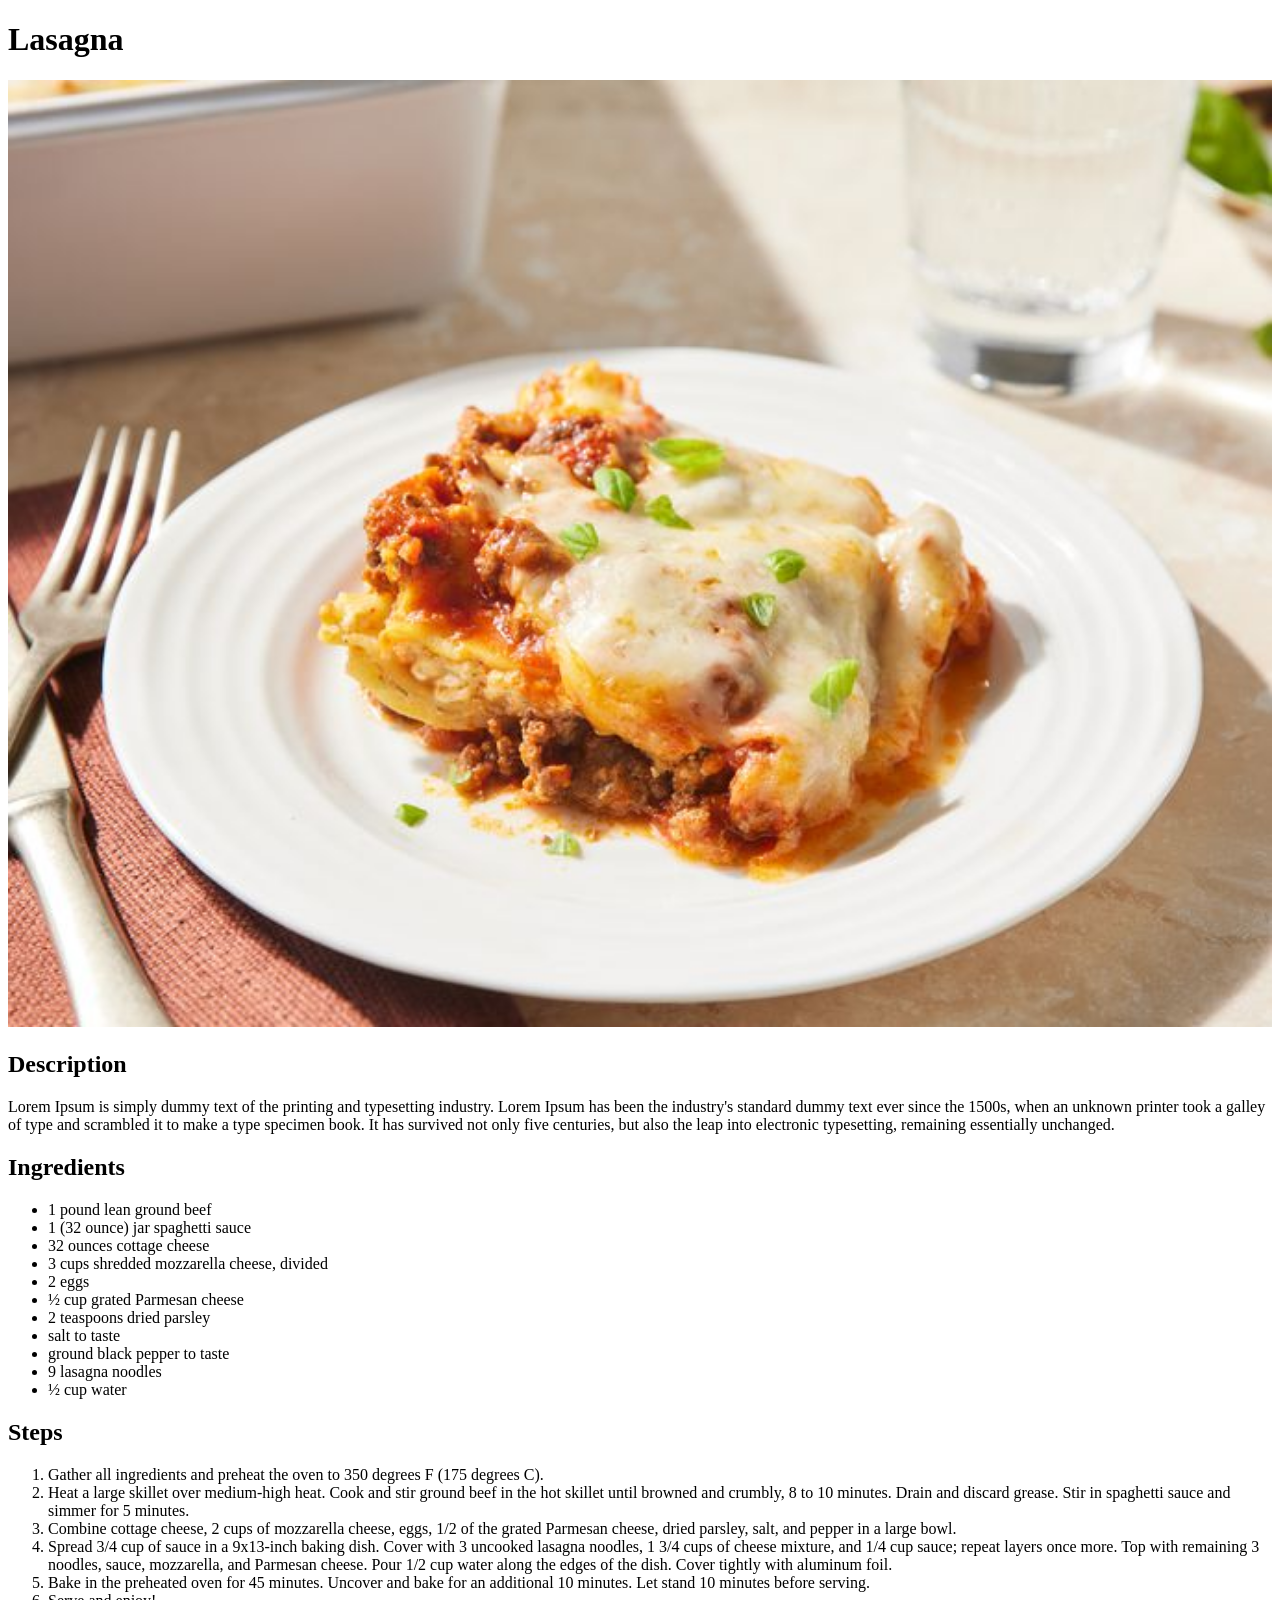
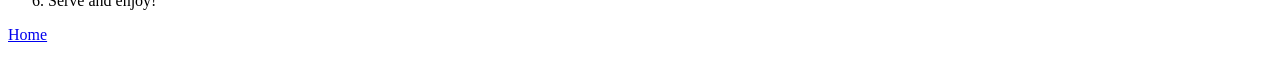
==== recipes/lasagna.html @ dae85557 "Create lasagna page to recipes with description and image." ====
<!DOCTYPE html>
<html lang="en">
<head>
    <meta charset="UTF-8">
    <meta name="viewport" content="width=device-width, initial-scale=1.0">
    <title>Document</title>
</head>
<body>
    <h1>Lasagna</h1>
    <img src="../images/lasagna.jpg" alt="Lasagna" height="100%" width="100%">
    <h2>Description</h2>
    <p>Lorem Ipsum is simply dummy text of the printing and typesetting industry. Lorem Ipsum has been the industry's standard dummy text ever since the 1500s, when an unknown printer took a galley of type and scrambled it to make a type specimen book. It has survived not only five centuries, but also the leap into electronic typesetting, remaining essentially unchanged.</p>
    <h2>Ingredients</h2>
    <ul>
        <li>1 pound lean ground beef</li>
        <li>1 (32 ounce) jar spaghetti sauce</li>
        <li>32 ounces cottage cheese</li>
        <li>3 cups shredded mozzarella cheese, divided</li>
        <li>2 eggs</li>
        <li>½ cup grated Parmesan cheese</li>
        <li>2 teaspoons dried parsley</li>
        <li>salt to taste</li>
        <li>ground black pepper to taste</li>
        <li>9 lasagna noodles</li>
        <li>½ cup water</li>
    </ul>
    <h2>Steps</h2>
    <ol>
        <li>Gather all ingredients and preheat the oven to 350 degrees F (175 degrees C).</li>
        <li>Heat a large skillet over medium-high heat. Cook and stir ground beef in the hot skillet until browned and crumbly, 8 to 10 minutes. Drain and discard grease. Stir in spaghetti sauce and simmer for 5 minutes.</li>
        <li>Combine cottage cheese, 2 cups of mozzarella cheese, eggs, 1/2 of the grated Parmesan cheese, dried parsley, salt, and pepper in a large bowl.</li>
        <li>Spread 3/4 cup of sauce in a 9x13-inch baking dish. Cover with 3 uncooked lasagna noodles, 1 3/4 cups of cheese mixture, and 1/4 cup sauce; repeat layers once more. Top with remaining 3 noodles, sauce, mozzarella, and Parmesan cheese. Pour 1/2 cup water along the edges of the dish. Cover tightly with aluminum foil.</li>
        <li> Bake in the preheated oven for 45 minutes. Uncover and bake for an additional 10 minutes. Let stand 10 minutes before serving.</li>
        <li>Serve and enjoy!</li>
    </ol>
    <p><a href="../index.html">Home</a></p>
</body>
</html>
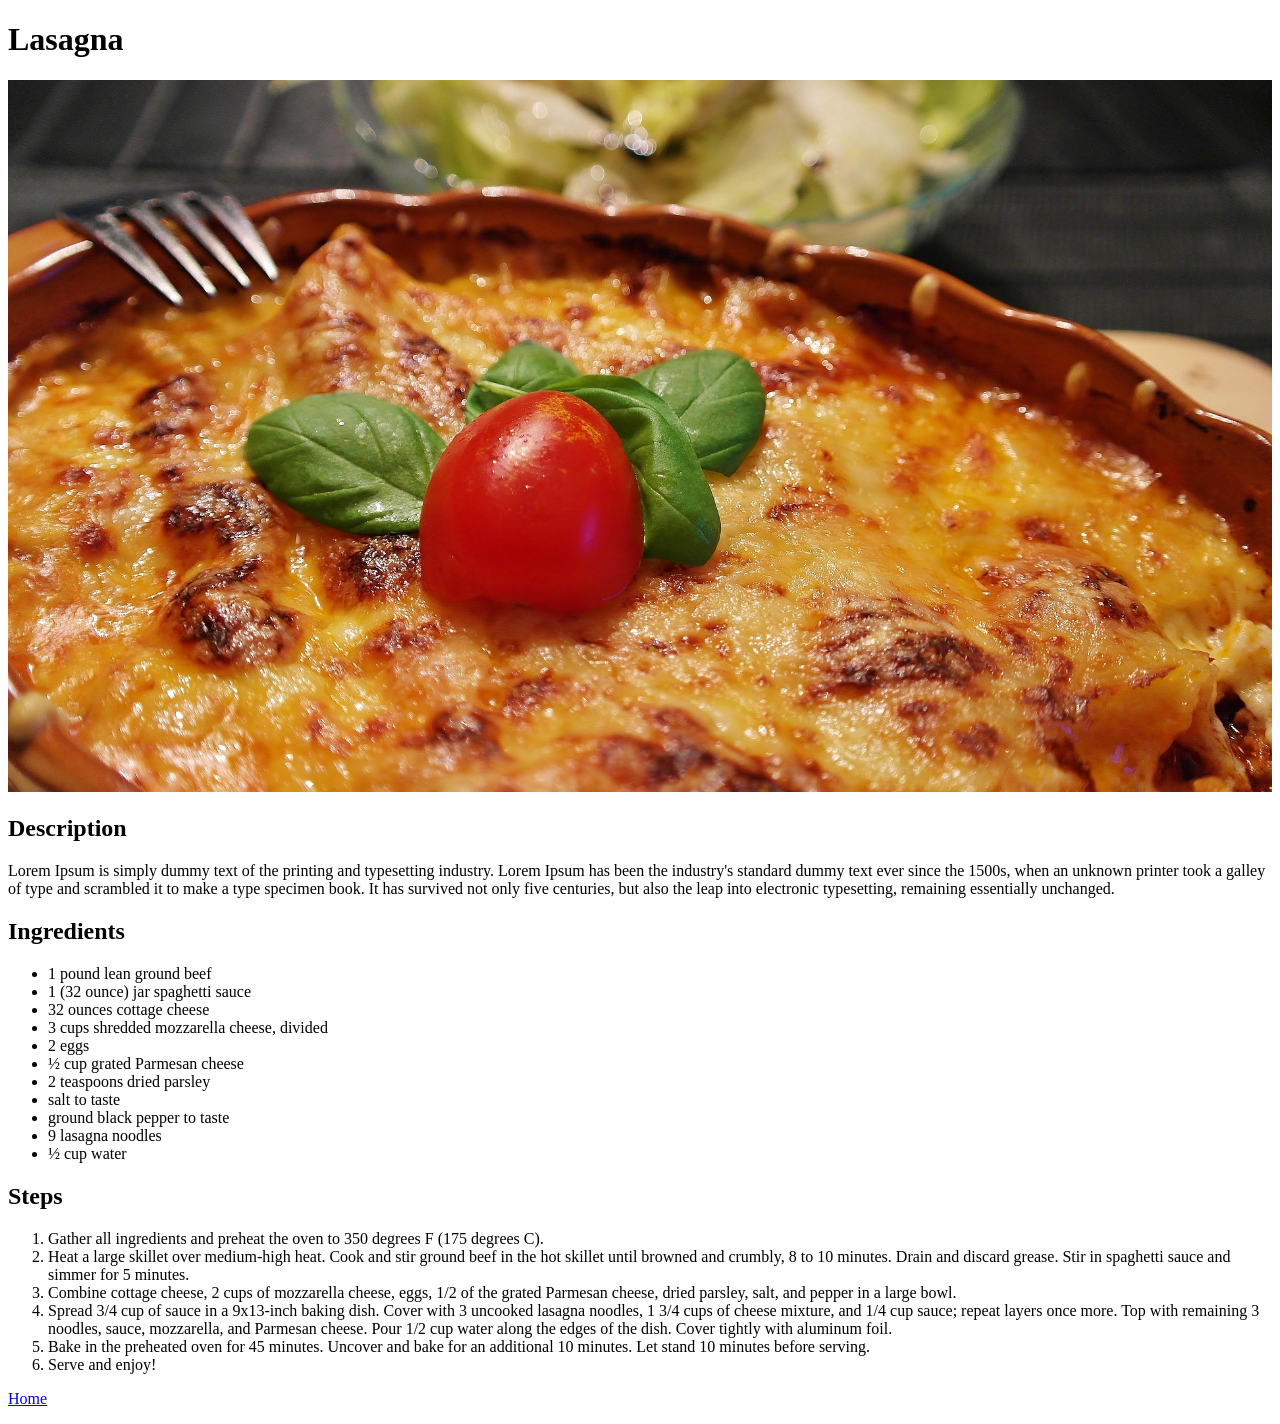
==== commit d6a57c9d: "Add fonts, normalize.css, and style.css to all pages." ====
--- a/recipes/lasagna.html
+++ b/recipes/lasagna.html
@@ -1,38 +1,41 @@
 <!DOCTYPE html>
 <html lang="en">
-<head>
-    <meta charset="UTF-8">
-    <meta name="viewport" content="width=device-width, initial-scale=1.0">
-    <title>Document</title>
-</head>
-<body>
-    <h1>Lasagna</h1>
-    <img src="../images/lasagna.jpg" alt="Lasagna" height="100%" width="100%">
-    <h2>Description</h2>
-    <p>Lorem Ipsum is simply dummy text of the printing and typesetting industry. Lorem Ipsum has been the industry's standard dummy text ever since the 1500s, when an unknown printer took a galley of type and scrambled it to make a type specimen book. It has survived not only five centuries, but also the leap into electronic typesetting, remaining essentially unchanged.</p>
-    <h2>Ingredients</h2>
-    <ul>
-        <li>1 pound lean ground beef</li>
-        <li>1 (32 ounce) jar spaghetti sauce</li>
-        <li>32 ounces cottage cheese</li>
-        <li>3 cups shredded mozzarella cheese, divided</li>
-        <li>2 eggs</li>
-        <li>½ cup grated Parmesan cheese</li>
-        <li>2 teaspoons dried parsley</li>
-        <li>salt to taste</li>
-        <li>ground black pepper to taste</li>
-        <li>9 lasagna noodles</li>
-        <li>½ cup water</li>
-    </ul>
-    <h2>Steps</h2>
-    <ol>
-        <li>Gather all ingredients and preheat the oven to 350 degrees F (175 degrees C).</li>
-        <li>Heat a large skillet over medium-high heat. Cook and stir ground beef in the hot skillet until browned and crumbly, 8 to 10 minutes. Drain and discard grease. Stir in spaghetti sauce and simmer for 5 minutes.</li>
-        <li>Combine cottage cheese, 2 cups of mozzarella cheese, eggs, 1/2 of the grated Parmesan cheese, dried parsley, salt, and pepper in a large bowl.</li>
-        <li>Spread 3/4 cup of sauce in a 9x13-inch baking dish. Cover with 3 uncooked lasagna noodles, 1 3/4 cups of cheese mixture, and 1/4 cup sauce; repeat layers once more. Top with remaining 3 noodles, sauce, mozzarella, and Parmesan cheese. Pour 1/2 cup water along the edges of the dish. Cover tightly with aluminum foil.</li>
-        <li> Bake in the preheated oven for 45 minutes. Uncover and bake for an additional 10 minutes. Let stand 10 minutes before serving.</li>
-        <li>Serve and enjoy!</li>
-    </ol>
-    <p><a href="../index.html">Home</a></p>
-</body>
+    <head>
+        <meta charset="UTF-8">
+        <meta name="viewport" content="width=device-width, initial-scale=1.0">
+        <title>Lasagna</title>
+        <link href="https://fonts.googleapis.com/css2?family=Lato:ital,wght@0,100;0,300;0,400;0,700;0,900;1,100;1,300;1,400;1,700;1,900&family=Playfair+Display:ital,wght@0,400..900;1,400..900&display=swap" rel="stylesheet">
+        <link rel="stylesheet" href="css/normalize.css">
+        <link rel="stylesheet" href="css/style.css">
+    </head>
+    <body>
+        <h1>Lasagna</h1>
+        <img src="../images/lasagna.jpg" alt="Lasagna" height="100%" width="100%">
+        <h2>Description</h2>
+        <p>Lorem Ipsum is simply dummy text of the printing and typesetting industry. Lorem Ipsum has been the industry's standard dummy text ever since the 1500s, when an unknown printer took a galley of type and scrambled it to make a type specimen book. It has survived not only five centuries, but also the leap into electronic typesetting, remaining essentially unchanged.</p>
+        <h2>Ingredients</h2>
+        <ul>
+            <li>1 pound lean ground beef</li>
+            <li>1 (32 ounce) jar spaghetti sauce</li>
+            <li>32 ounces cottage cheese</li>
+            <li>3 cups shredded mozzarella cheese, divided</li>
+            <li>2 eggs</li>
+            <li>½ cup grated Parmesan cheese</li>
+            <li>2 teaspoons dried parsley</li>
+            <li>salt to taste</li>
+            <li>ground black pepper to taste</li>
+            <li>9 lasagna noodles</li>
+            <li>½ cup water</li>
+        </ul>
+        <h2>Steps</h2>
+        <ol>
+            <li>Gather all ingredients and preheat the oven to 350 degrees F (175 degrees C).</li>
+            <li>Heat a large skillet over medium-high heat. Cook and stir ground beef in the hot skillet until browned and crumbly, 8 to 10 minutes. Drain and discard grease. Stir in spaghetti sauce and simmer for 5 minutes.</li>
+            <li>Combine cottage cheese, 2 cups of mozzarella cheese, eggs, 1/2 of the grated Parmesan cheese, dried parsley, salt, and pepper in a large bowl.</li>
+            <li>Spread 3/4 cup of sauce in a 9x13-inch baking dish. Cover with 3 uncooked lasagna noodles, 1 3/4 cups of cheese mixture, and 1/4 cup sauce; repeat layers once more. Top with remaining 3 noodles, sauce, mozzarella, and Parmesan cheese. Pour 1/2 cup water along the edges of the dish. Cover tightly with aluminum foil.</li>
+            <li>Bake in the preheated oven for 45 minutes. Uncover and bake for an additional 10 minutes. Let stand 10 minutes before serving.</li>
+            <li>Serve and enjoy!</li>
+        </ol>
+        <p><a href="../index.html">Home</a></p>
+    </body>
 </html>
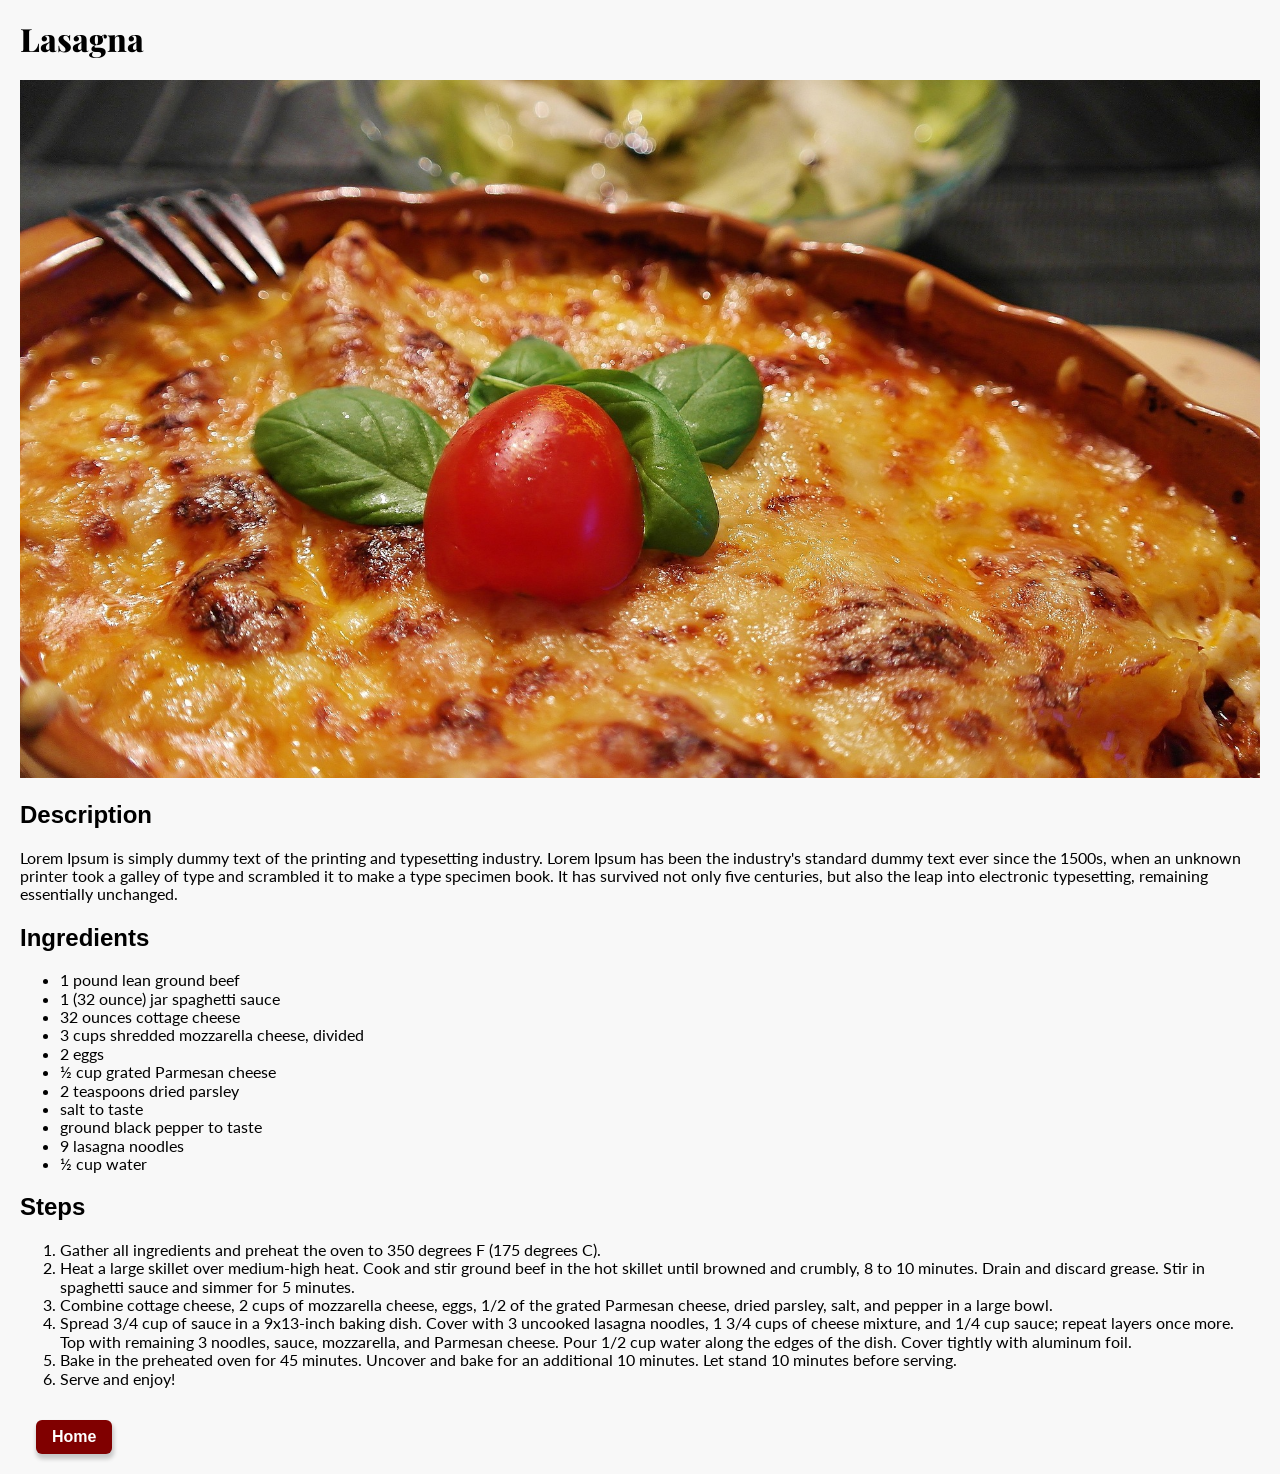
==== commit e1e66745: "Add styled Home button to pages." ====
--- a/recipes/lasagna.html
+++ b/recipes/lasagna.html
@@ -5,8 +5,8 @@
         <meta name="viewport" content="width=device-width, initial-scale=1.0">
         <title>Lasagna</title>
         <link href="https://fonts.googleapis.com/css2?family=Lato:ital,wght@0,100;0,300;0,400;0,700;0,900;1,100;1,300;1,400;1,700;1,900&family=Playfair+Display:ital,wght@0,400..900;1,400..900&display=swap" rel="stylesheet">
-        <link rel="stylesheet" href="css/normalize.css">
-        <link rel="stylesheet" href="css/style.css">
+        <link rel="stylesheet" href="/css/normalize.css">
+        <link rel="stylesheet" href="/css/style.css">
     </head>
     <body>
         <h1>Lasagna</h1>
@@ -36,6 +36,6 @@
             <li>Bake in the preheated oven for 45 minutes. Uncover and bake for an additional 10 minutes. Let stand 10 minutes before serving.</li>
             <li>Serve and enjoy!</li>
         </ol>
-        <p><a href="../index.html">Home</a></p>
+        <a href="../index.html" class="button">Home</a>
     </body>
 </html>
--- a/css/style.css
+++ b/css/style.css
@@ -0,0 +1,29 @@
+body {
+    background-color: #f8f8f8;
+    color: black;
+    font-family: "Lato", "Helvetica Neue", Helvetica, Arial, sans-serif;
+    font-weight: 400;
+    margin: 20px;
+}
+.card {
+    background-color: white;
+    border-radius: 8px;
+    padding: 1px 20px 20px 20px;
+}
+h1 {
+    font-family: "Playfair Display", "Times New Roman", serif;
+    font-weight: 800;
+}
+.button {
+    display: inline-block;
+    background-color: maroon;
+    color: white;
+    box-shadow: 1px 4px 4px 1px rgba(0, 0, 0, 0.2);
+    color: white;
+    font-weight: bold;
+    padding: 8px 16px;
+    border-radius: 6px;
+    text-decoration: none;
+    margin-top: 16px;
+    margin-left: 16px;
+}
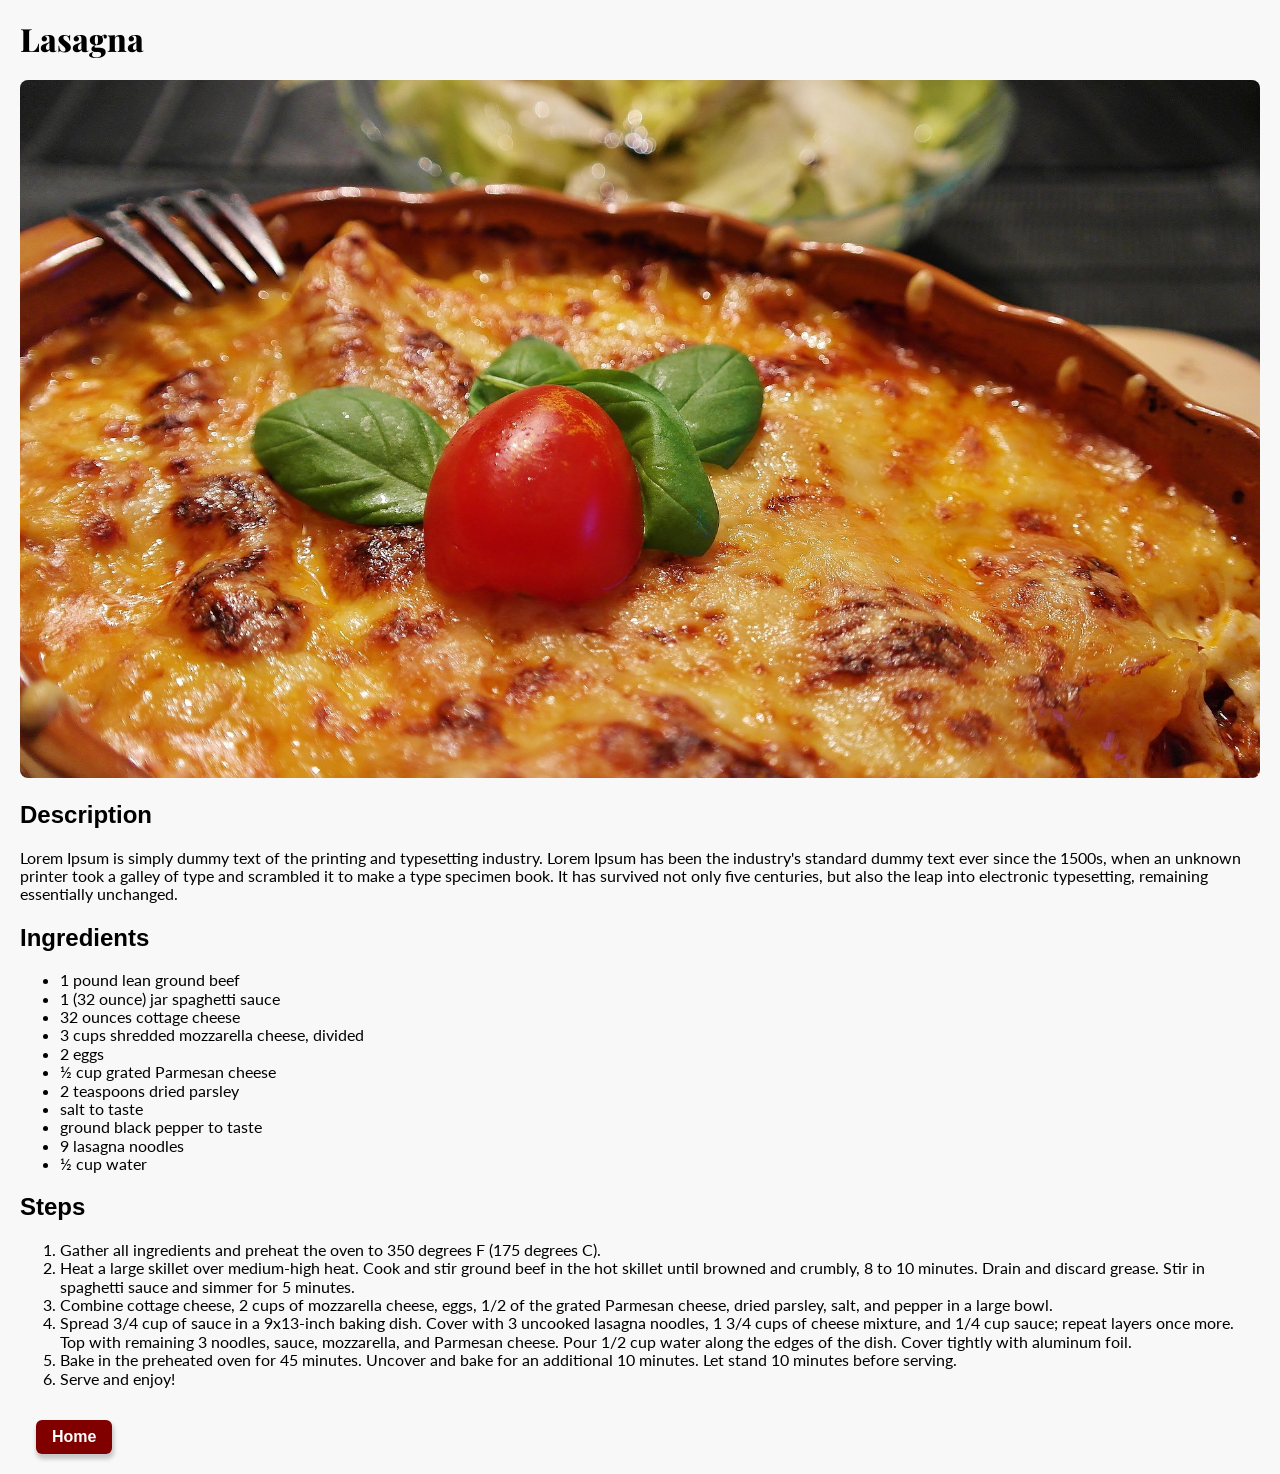
==== commit b8da249e: "Add border radius to images." ====
--- a/recipes/lasagna.html
+++ b/recipes/lasagna.html
@@ -10,7 +10,7 @@
     </head>
     <body>
         <h1>Lasagna</h1>
-        <img src="../images/lasagna.jpg" alt="Lasagna" height="100%" width="100%">
+        <img src="../images/lasagna.jpg" alt="Lasagna" height="100%" width="100%" class="header-image">
         <h2>Description</h2>
         <p>Lorem Ipsum is simply dummy text of the printing and typesetting industry. Lorem Ipsum has been the industry's standard dummy text ever since the 1500s, when an unknown printer took a galley of type and scrambled it to make a type specimen book. It has survived not only five centuries, but also the leap into electronic typesetting, remaining essentially unchanged.</p>
         <h2>Ingredients</h2>
--- a/css/style.css
+++ b/css/style.css
@@ -26,4 +26,7 @@
     text-decoration: none;
     margin-top: 16px;
     margin-left: 16px;
+}
+.header-image {
+    border-radius: 8px;
 }
